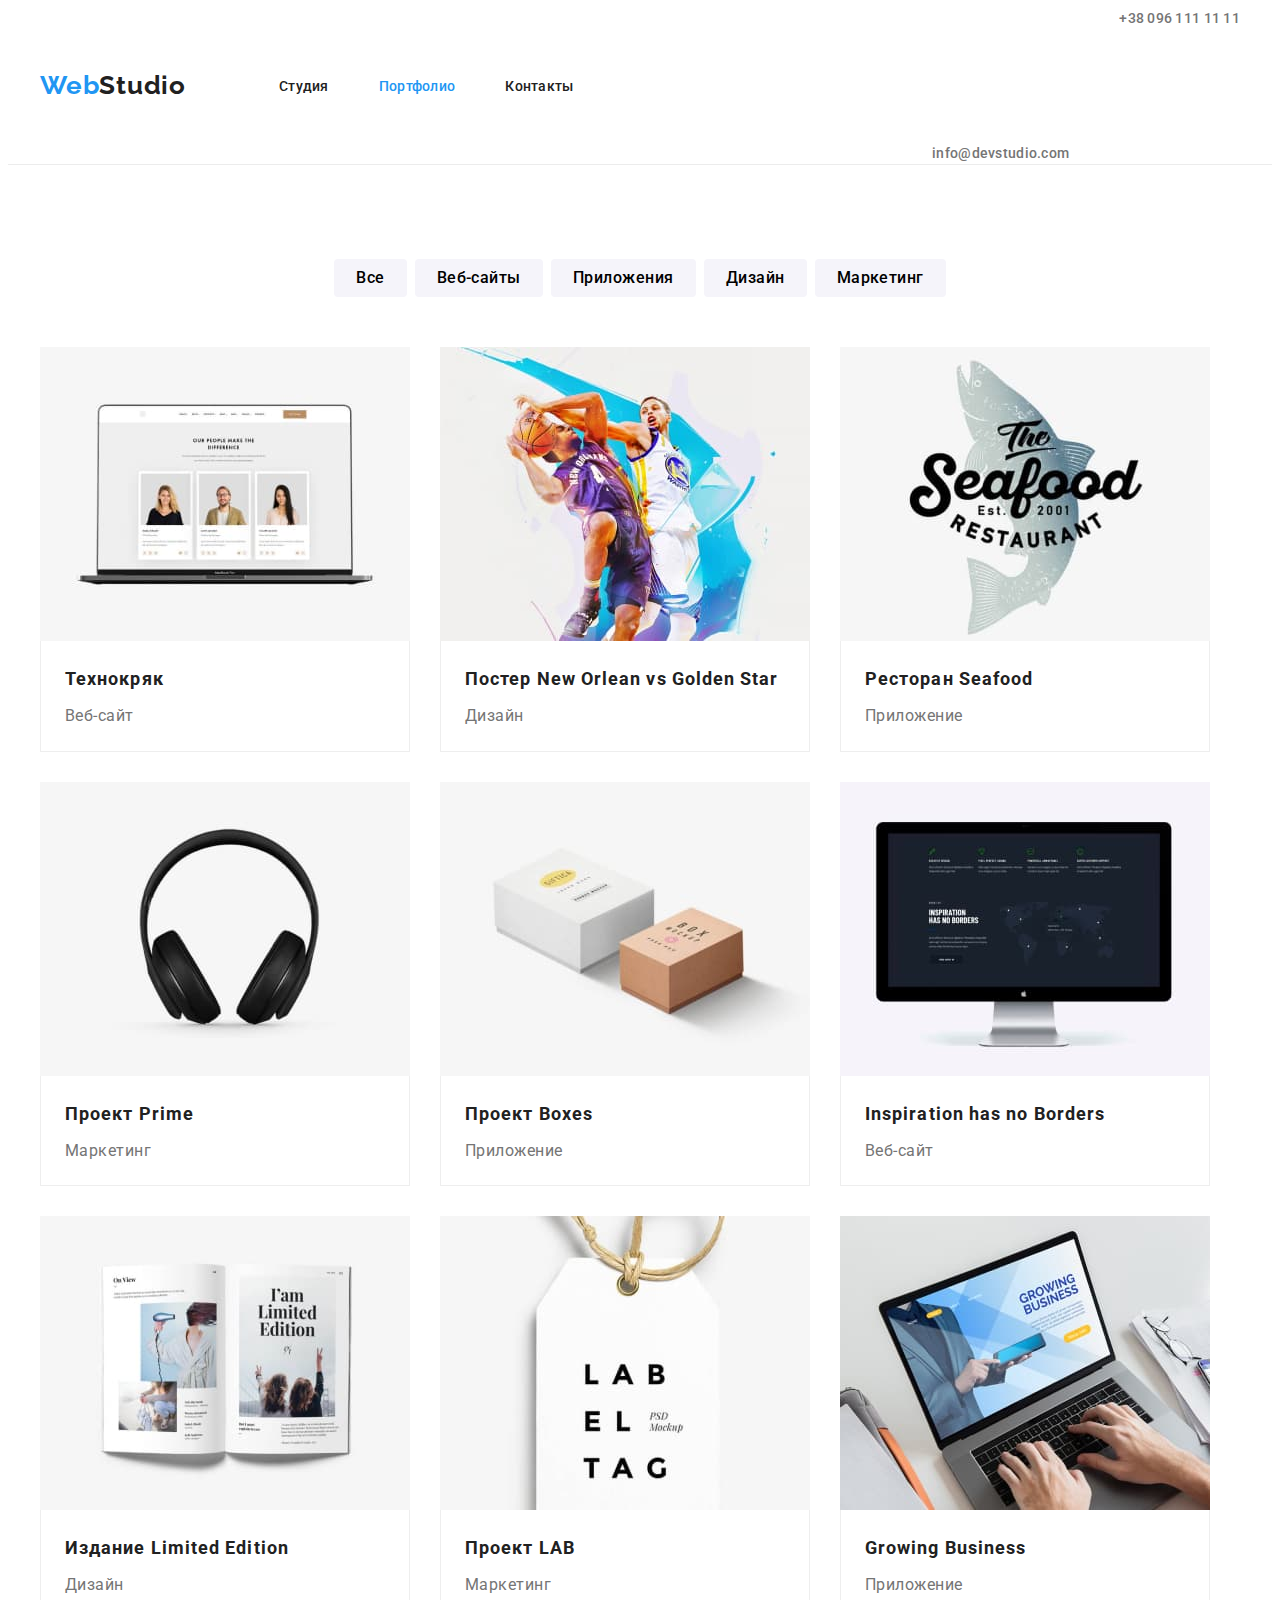
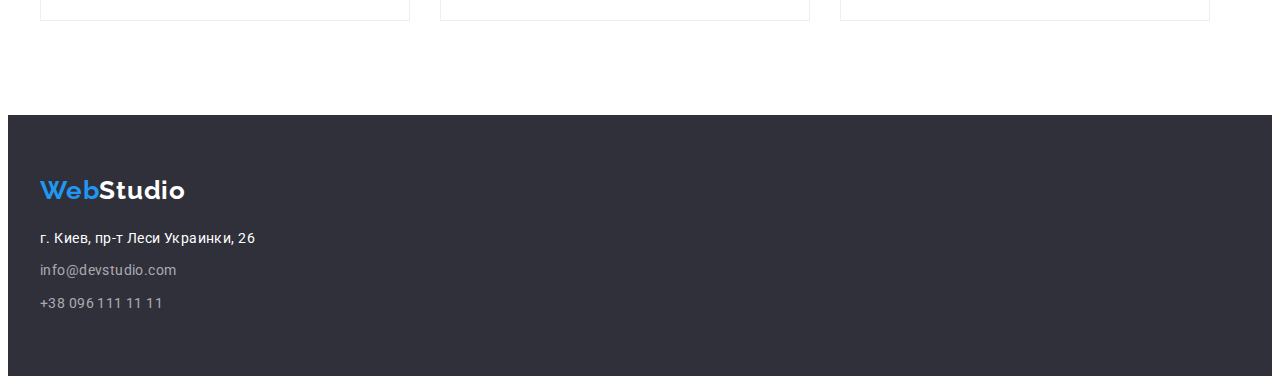
==== portfolio.html @ b3537480 "Домашка 4" ====
<!DOCTYPE html>
<html lang="ru">

<head>
  <meta charset="UTF-8" />
  <meta http-equiv="X-UA-Compatible" content="IE=edge" />
  <meta name="viewport" content="width=device-width, initial-scale=1.0" />
  <title>WebStudio</title>
  <link rel="preconnect" href="https://fonts.gstatic.com">
  <link href="https://fonts.googleapis.com/css2?family=Raleway:wght@700&family=Roboto:wght@400;500;700;900&display=swap"
    rel="stylesheet">
  <link rel="stylesheet" href="https://cdnjs.cloudflare.com/ajax/libs/modern-normalize/1.0.0/modern-normalize.min.css"
    integrity="sha512-ISS7cAi1PEhQ8jnbJpJZMd29NlhNj4AWYyLOSp2CE/CsHxTCu+r+t0D2yoJudVrd0/8fTVPUVDzY5Tvli75u/g=="
    crossorigin="anonymous" />
  <link rel="stylesheet" href="./css/main.css" />
</head>

<body>
  <!--Header содержит Логотип, навигацию по сайту, контакты.-->
  <header class="header">
    <div class="container header-box">
      <nav class="nav">
        <a class="logo" href="./index.html" title="На главную"><span class="web">Web</span>Studio</a>
        <ul class="list menu">
          <li class="item">
            <a class="nav-link" href="./index.html">Студия</a>
          </li>
          <li class="item">
            <a class="nav-link current" href="./portfolio.html">Портфолио</a>
          </li>
          <li class="item"><a class="nav-link" href="">Контакты</a></li>
        </ul>
      </nav>
      <ul class="list contacts">
        <li class="item">
          <a class="header-link" href="mailto:info@devstudio.com" title="Email">
            <svg>
              <use href="./img/icons/sprite.svg#"></use>
            </svg>
            info@devstudio.com</a>
        </li>
        <li class="item">
          <a class="header-link" href="tel:380961111111" title="Phone number">+38 096 111 11 11</a>
        </li>
      </ul>
    </div>
  </header>

  <!-- Main содержит основную контентную информацию=========== -->
  <main>
    <section class="portfolio-main">
      <div class="container">
        <h1 class="visually-hidden">Наши работы</h1>
        <!-- filters выбирает нужное окно из галереи ===========-->
        <ul class="list filter-container">
          <li class="filter-item">
            <button class="filter-btn" type="button">Все</button>
          </li>
          <li class="filter-item">
            <button class="filter-btn" type="button">Веб-сайты</button>
          </li>
          <li class="filter-item">
            <button class="filter-btn" type="button">Приложения</button>
          </li>
          <li class="filter-item">
            <button class="filter-btn" type="button">Дизайн</button>
          </li>
          <li class="filter-item">
            <button class="filter-btn" type="button">Маркетинг</button>
          </li>
        </ul>

        <!-- Галерея работ компании======== -->
        <ul class="list galeri-set">
          <li class="galeri-item">
            <a class="galeri-link" href="">
              <div class="galeri-thumb">
                <img src="./img/portfolio/portfolio-img.jpg" alt="Ноутбук с карточками людей" width="370"
                  height="294" />
              </div>
              <div class="galeri-content">
                <h2 class="portfolio-title">Технокряк</h2>
                <p class="portfolio-text">Веб-сайт</p>
              </div>
            </a>
          </li>
          <li class="galeri-item">
            <a class="galeri-link" href="">
              <div class="galeri-thumb">
                <img src="./img/portfolio/portfolio-img-1.jpg" alt="Два баскетбольмта играют в баскетбол" width="370"
                  height="294" />
              </div>
              <div class="galeri-content">
                <h2 class="portfolio-title">Постер New Orlean vs Golden Star</h2>
                <p class="portfolio-text">Дизайн</p>
              </div>
            </a>
          </li>
          <li class="galeri-item">
            <a class="galeri-link" href="">
              <div class="galeri-thumb">
                <img src="./img/portfolio/portfolio-img-2.jpg" alt="Логотип СиФуд" width="370" height="294" />
              </div>
              <div class="galeri-content">
                <h2 class="portfolio-title">Ресторан Seafood</h2>
                <p class="portfolio-text">Приложение</p>
              </div>
            </a>
          </li>
          <li class="galeri-item">
            <a class="galeri-link" href="">
              <div class="galeri-thumb">
                <img src="./img/portfolio/portfolio-img-3.jpg" alt="Чёрные наушники на белом фоне" width="370"
                  height="294" />
              </div>
              <div class="galeri-content">
                <h2 class="portfolio-title">Проект Prime</h2>
                <p class="portfolio-text">Маркетинг</p>
              </div>
            </a>
          </li>
          <li class="galeri-item">
            <a class="galeri-link" href="">
              <div class="galeri-thumb">
                <img src="./img/portfolio/portfolio-img-4.jpg" alt="Две фирменные картонные коробочки" width="370"
                  height="294" />
              </div>
              <div class="galeri-content">
                <h2 class="portfolio-title">Проект Boxes</h2>
                <p class="portfolio-text">Приложение</p>
              </div>
            </a>
          </li>
          <li class="galeri-item">
            <a class="galeri-link" href="">
              <div class="galeri-thumb">
                <img src="./img/portfolio/portfolio-img-5.jpg" alt="Монитор с изобрашением аналитического содержания"
                  width="370" height="294" />
              </div>
              <div class="galeri-content">
                <h2 class="portfolio-title">Inspiration has no Borders</h2>
                <p class="portfolio-text">Веб-сайт</p>
              </div>
            </a>
          </li>
          <li class="galeri-item">
            <a class="galeri-link" href="">
              <div class="galeri-thumb">
                <img src="./img/portfolio/portfolio-img-6.jpg" alt="Разкрытый глНцевый журнал" width="370"
                  height="294" />
              </div>
              <div class="galeri-content">
                <h2 class="portfolio-title">Издание Limited Edition</h2>
                <p class="portfolio-text">Дизайн</p>
              </div>
            </a>
          </li>
          <li class="galeri-item">
            <a class="galeri-link" href="">
              <div class="galeri-thumb">
                <img src="./img/portfolio/portfolio-img-7.jpg" alt="Фирменная бирка из магазина" width="370"
                  height="294" />
              </div>
              <div class="galeri-content">
                <h2 class="portfolio-title">Проект LAB</h2>
                <p class="portfolio-text">Маркетинг</p>
              </div>
            </a>
          </li>
          <li class="galeri-item">
            <a class="galeri-link" href="">
              <div class="galeri-thumb">
                <img src="./img/portfolio/portfolio-img-8.jpg" alt="Молодой человек работает на ноутбуке" width="370"
                  height="294" />
              </div>
              <div class="galeri-content">
                <h2 class="portfolio-title">Growing Business</h2>
                <p class="portfolio-text">Приложение</p>
              </div>
            </a>
          </li>
        </ul>
      </div>
    </section>



  </main>

  <!--Footer содержит логотип, физический адрес и контакты компаниию-->
  <footer class="footer">
    <div class="container footer-container">
      <div class="address">
        <a class="footer-logo" href="./index.html" title="На главную"><span class="web">Web</span>Studio</a>
        <address>
          <ul class="list">
            <li class="address-item">
              <p class="address-text">г. Киев, пр-т Леси Украинки, 26</p>
            </li>
            <li class="address-item">
              <a class="address-link" href="mailto:info@devstudio.com" title="Email">info@devstudio.com</a>
            </li>
            <li class="address-item">
              <a class="address-link" href="tel:380961111111" title="Phone number">+38 096 111 11 11</a>
            </li>
          </ul>
        </address>
      </div>
    </div>
  </footer>
</body>

</html>
---- css/main.css ----
:root {
	--primary-text-color: #212121;
	--secondary-text-color: #757575;
	--accent-color: #2196f3;
	--batton-hover: #188ce8;
	--section-bg-color: #f5f4fa;
	--primary-wight-color: #ffffff;
	--footer-color: #2f303a;
	--galeri-set-gap: 30px;
}

body {
	font-family: "Roboto", sans-serif;
	background-color: var(--primary-wight-color);
	color: var(--primary-text-color);
}

/* Селектор наследующий шрифт для кнопки */
button {
	font-family: inherit;
}

/* Селектор для устранения маркеров от списков ul*/
.list,
.galeri-link {
	padding: 0;
	margin: 0;
	list-style: none;
	text-decoration: none;
}

.container {
	margin: 0 auto;
	width: 1200px;
	padding: 0 15px;

	/*outline: 1px solid tomato;*/
}

.section,
.portfolio-main {
	padding: 94px 0;
}

h1,
h2,
h3,
h4,
h5,
h6,
p {
	margin: 0;
}

img {
	display: block;
	max-width: 100%;
}

/*Header*/
.header {
	border-bottom: 1px solid #ececec;
}

.web {
	color: var(--accent-color);
}

.logo,
.footer-logo {
	font-family: "Raleway", sans-serif;
	font-weight: 700;
	font-size: 26px;
	line-height: 1.2;
	letter-spacing: 0.03em;
	color: var(--primary-text-color);
	text-decoration: none;
}

.footer-logo {
	display: block;
	margin-bottom: 20px;
	color: var(--primary-wight-color);
}

/*================Nav====================== */
.nav,
.nav-link {
	font-weight: 500;
	font-size: 14px;
	line-height: 1.5;
	letter-spacing: 0.02em;
	color: var(--primary-text-color);
	text-decoration: none;
}

.container.header-box,
.nav,
.menu,
.contacts {
	display: flex;
}

.header-box,
.nav {
	align-items: center;
}

.logo {
	margin-right: 93px;
	padding: 24px 0 25px;
}

.menu .item + .item,
.contacts .item + .item {
	margin-left: 50px;
}

.menu .nav-link,
.contacts .header-link {
	padding: 32px 0;
}

.nav .nav-link:hover,
.nav .nav-link:focus {
	color: var(--accent-color);
}

/*Указывает пользователю текущюю страницу */
.nav .nav-link.current {
	color: var(--accent-color);
}

/*Contacts*/
.contacts {
	margin-left: auto;
}

.contacts-icon {
	margin-right: 10px;
	fill: currentColor;
}

.contacts-icon:focus,
.contacts-icon:hover {
	fill: var(--accent-color);
}
.header-link {
	font-weight: 500;
	font-size: 14px;
	line-height: 1.5;
	letter-spacing: 0.02em;
	color: var(--secondary-text-color);
	text-decoration: none;
}

.header-link:hover,
.header-link:focus {
	color: var(--accent-color);
}
/*Header ==============end================*/

/*Main начало оформления основного контента на странице*/
/* Hero */
.hero,
.footer {
	background-color: var(--footer-color);
}

.hero {
	text-align: center;
	padding: 200px 0px;
}

.hero-title {
	width: 696px;
	margin: 0 auto 30px;

	letter-spacing: 0.06em;
	text-transform: uppercase;
	font-weight: 900;
	font-size: 44px;
	line-height: 1.36;

	color: var(--primary-wight-color);
}
/* Button Оформление кнопки */

.btn {
	padding: 10px 34px;

	font-weight: 700;
	font-size: 16px;
	line-height: 1.87;
	letter-spacing: 0.06em;

	background-color: var(--accent-color);
	color: var(--primary-wight-color);
	box-shadow: 0px 4px 4px rgba(0, 0, 0, 0.15);
	border-radius: 4px;
	border: none;
	cursor: pointer;
}

.btn:hover,
.btn:focus {
	background-color: var(--batton-hover);
}
/*Hero ==============end================*/

/*Sectin оформление заголовков и текста*/
/* Особенности*/
.visually-hidden {
	position: absolute;
	width: 1px;
	height: 1px;
	margin: -1px;
	border: 0;
	padding: 0;

	white-space: nowrap;
	clip-path: inset(100%);
	clip: rect(0 0 0 0);
	overflow: hidden;
}

.description,
.galeri-container,
.team-container {
	display: flex;
	flex-wrap: wrap;
	margin-left: calc(-1 * var(--galeri-set-gap));
}

.description .description-item {
	margin-left: var(--galeri-set-gap);
	flex-basis: calc(100% / 4 - var(--galeri-set-gap));
	height: 101px;
}

/* Особенности========and========== */

/* Чем мы занимаемся */
.section.galeri {
	padding-top: 0;
}

.galeri-container .galeri-item {
	margin-left: var(--galeri-set-gap);
	flex-basis: calc((100% * 90px) / 3 - var(--galeri-set-gap));
}
/* Чем мы занимаемся=========and========== */

.section.team {
	background-color: var(--section-bg-color);
	color: var(--primary-text-color);
}

.section-title {
	margin-bottom: 50px;

	font-size: 36px;
	line-height: 1.17;
	text-align: center;
	letter-spacing: 0.03em;
}

.title {
	margin-bottom: 10px;

	font-size: 14px;
	line-height: 1.4;
	letter-spacing: 0.03em;
	text-transform: uppercase;
}

.text {
	font-size: 14px;
	line-height: 1.71;
	letter-spacing: 0.03em;
	color: var(--secondary-text-color);
}

/* Оформление карточек команды */
.team-item {
	margin-left: var(--galeri-set-gap);
	flex-basis: calc((100% * 120px) / 4 - var(--galeri-set-gap));

	background-color: var(--primary-wight-color);
	box-shadow: 0px 1px 3px rgba(0, 0, 0, 0.12), 0px 1px 1px rgba(0, 0, 0, 0.14),
		0px 2px 1px rgba(0, 0, 0, 0.2);
	border-radius: 0px 0px 4px 4px;
}

.team-content {
	padding: 30px;
}

.cards-title {
	margin-bottom: 10px;

	font-weight: 500;
	font-size: 16px;
	line-height: 1.19;
	text-align: center;
	letter-spacing: 0.03em;
}

.cards-text {
	font-size: 16px;
	line-height: 1.2;
	text-align: center;
	letter-spacing: 0.03em;
	color: var(--secondary-text-color);
}
/*Section ==============end================*/
/*Main ==============end================*/

/*============ Footer============*/
.footer {
	background-color: var(--footer-color);
	padding: 60px 0;
}

.footer-container {
	display: flex;
	flex-direction: column;
}

/* Address*/
.address-text {
	font-style: normal;
	font-size: 14px;
	line-height: 1.7;
	letter-spacing: 0.03em;
	color: var(--primary-wight-color);
}
/*Оформление meil & tel =========*/

.address-item:not(:last-child) {
	margin: 0 0 9px;
}

.address-link {
	font-style: normal;
	font-size: 14px;
	line-height: 1.7;
	letter-spacing: 0.03em;

	text-decoration: none;
	color: rgba(255, 255, 255, 0.6);
}
.address-link:hover,
.address-link:focus {
	color: var(--accent-color);
}
/*Footer ==============end================*/
/*=================================================Оформление страницы портфолио =========================================================*/
/* Оформление кнопок фильтра */
.filter-container {
	display: flex;
	margin: 0 0 50px;
	justify-content: center;
}

.filter-item:not(:first-child) {
	margin-left: 8px;
}

.filter-btn {
	padding: 6px 22px;
	font-weight: 500;
	font-size: 16px;
	line-height: 1.6;
	letter-spacing: 0.03em;
	border: none;
	border-radius: 4px;
	background: var(--section-bg-color);
	cursor: pointer;
}

.filter-btn:hover,
.filter-btn:focus {
	background-color: var(--accent-color);
	color: var(--primary-wight-color);
	box-shadow: 0px 3px 1px rgba(0, 0, 0, 0.1), 0px 1px 2px rgba(0, 0, 0, 0.08),
		0px 2px 2px rgba(0, 0, 0, 0.12);
}

/* Оформление карточек галереи */
.galeri-set {
	display: flex;
	flex-wrap: wrap;
	margin-top: calc(-1 * var(--galeri-set-gap));
	margin-left: calc(-1 * var(--galeri-set-gap));
}

.galeri-set .galeri-item {
	margin-top: var(--galeri-set-gap);
	margin-left: var(--galeri-set-gap);
	flex-basis: calc((100% * 90px) / 3 - var(--galeri-set-gap));
}

.galeri-content {
	padding: 20px 24px;
	border: 1px solid #eeeeee;
	border-top: none;
}

.portfolio-title {
	margin-bottom: 4px;

	font-size: 18px;
	line-height: 2;
	letter-spacing: 0.06em;
	color: var(--primary-text-color);
}

.portfolio-text {
	font-size: 16px;
	line-height: 1.87;
	letter-spacing: 0.03em;
	color: var(--secondary-text-color);
}
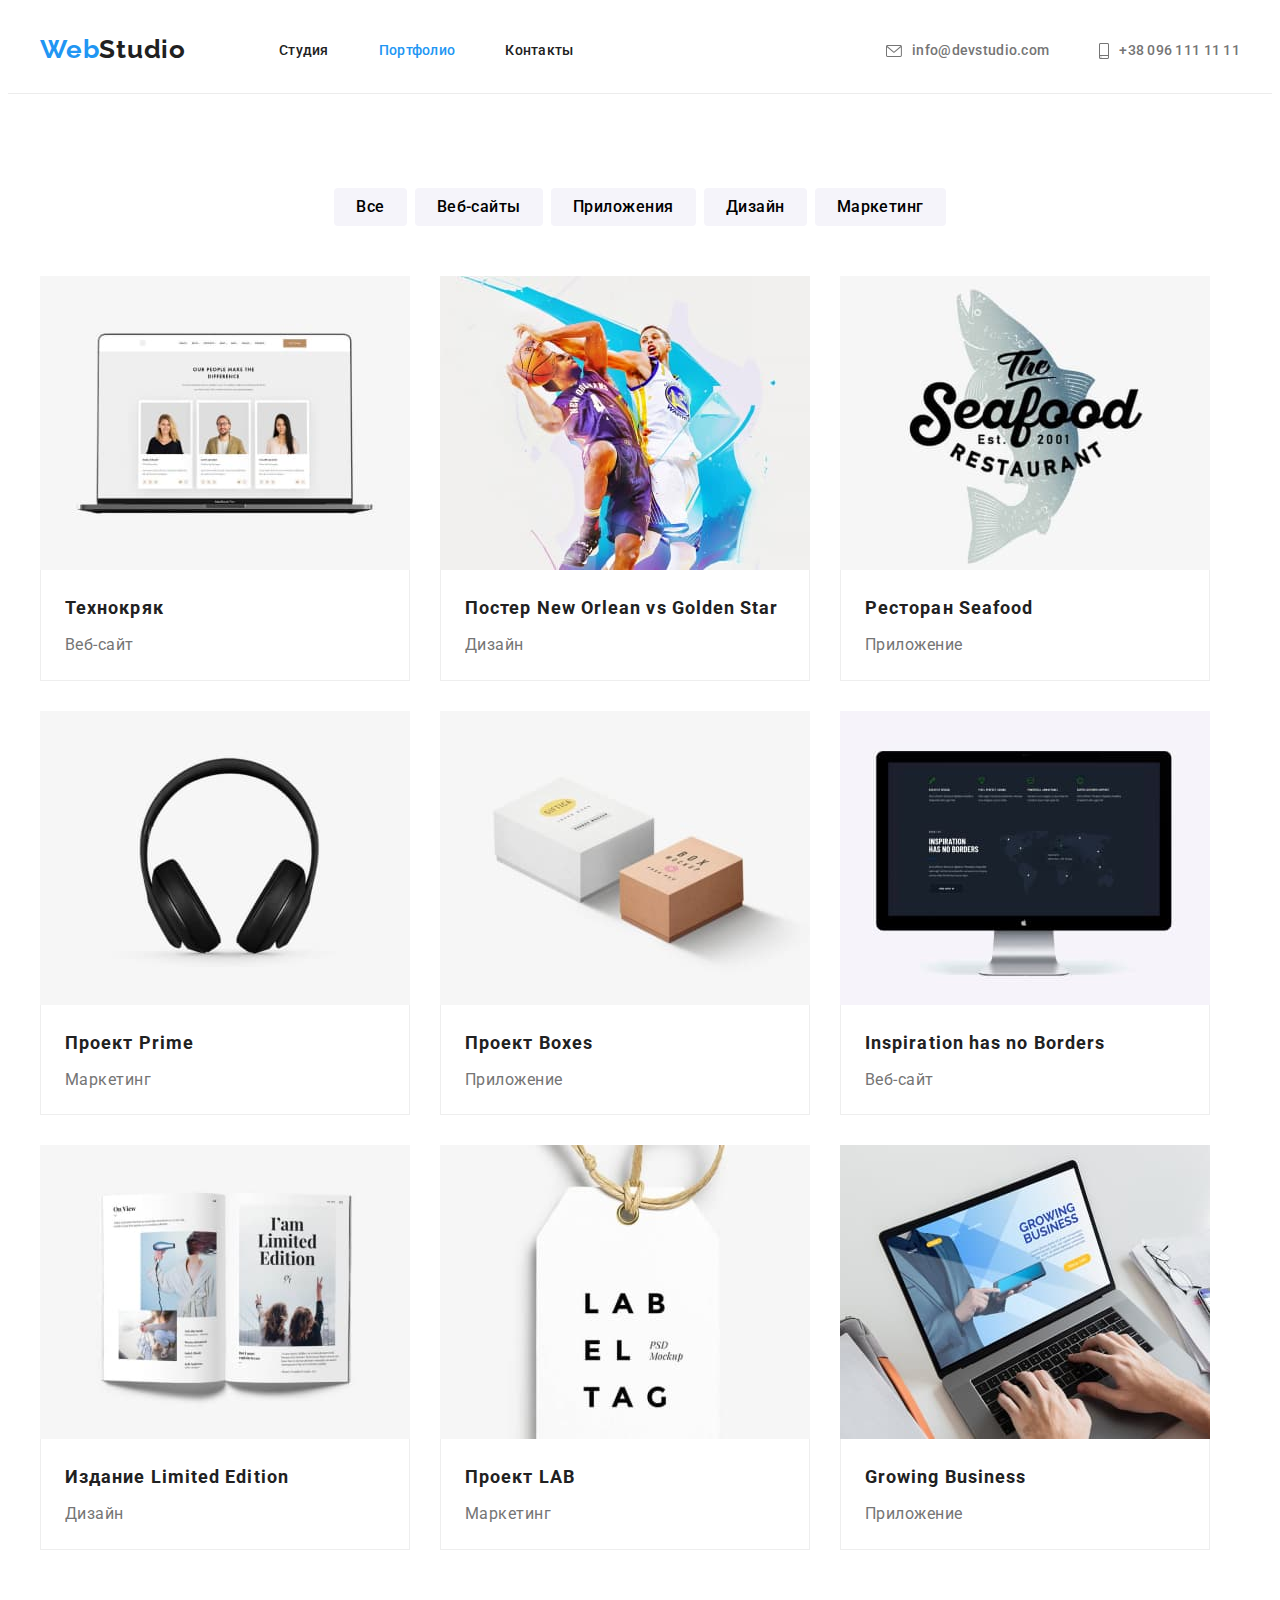
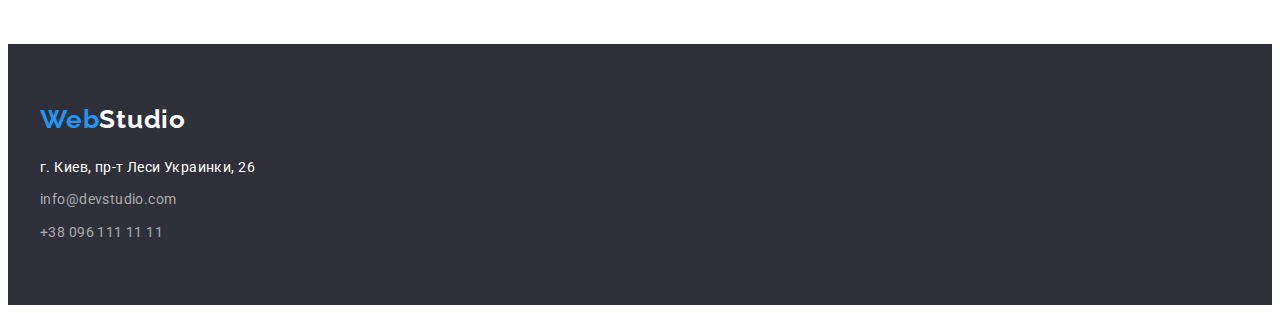
==== commit 48887a0b: "домашка 4" ====
--- a/portfolio.html
+++ b/portfolio.html
@@ -34,13 +34,15 @@
       <ul class="list contacts">
         <li class="item">
           <a class="header-link" href="mailto:info@devstudio.com" title="Email">
-            <svg>
-              <use href="./img/icons/sprite.svg#"></use>
-            </svg>
-            info@devstudio.com</a>
+            <svg class="contacts-icon" width="16" height="12">
+              <use href="./img/icons/sprite.svg#envelope"></use>
+            </svg> info@devstudio.com</a>
         </li>
         <li class="item">
-          <a class="header-link" href="tel:380961111111" title="Phone number">+38 096 111 11 11</a>
+          <a class="header-link" href="tel:380961111111" title="Phone number">
+            <svg class="contacts-icon" width="10" height="16">
+              <use href="./img/icons/sprite.svg#smartphone"></use>
+            </svg>+38 096 111 11 11</a>
         </li>
       </ul>
     </div>
--- a/css/main.css
+++ b/css/main.css
@@ -146,6 +146,9 @@
 	fill: var(--accent-color);
 }
 .header-link {
+	display: flex;
+	align-items: center;
+
 	font-weight: 500;
 	font-size: 14px;
 	line-height: 1.5;
@@ -162,14 +165,25 @@
 
 /*Main начало оформления основного контента на странице*/
 /* Hero */
-.hero,
-.footer {
-	background-color: var(--footer-color);
-}
 
 .hero {
+	max-width: 1600px;
+	min-height: 600px;
+	margin: 0 auto;
 	text-align: center;
 	padding: 200px 0px;
+
+	background-color: #c4c4c4;
+	background-image: linear-gradient(
+			to right,
+			rgba(47, 48, 58, 0.4),
+			rgba(47, 48, 58, 0.4)
+		),
+		url(../img/bg-Img-1600x600.jpg);
+
+	background-repeat: no-repeat;
+	background-position: center;
+	background-size: cover;
 }
 
 .hero-title {
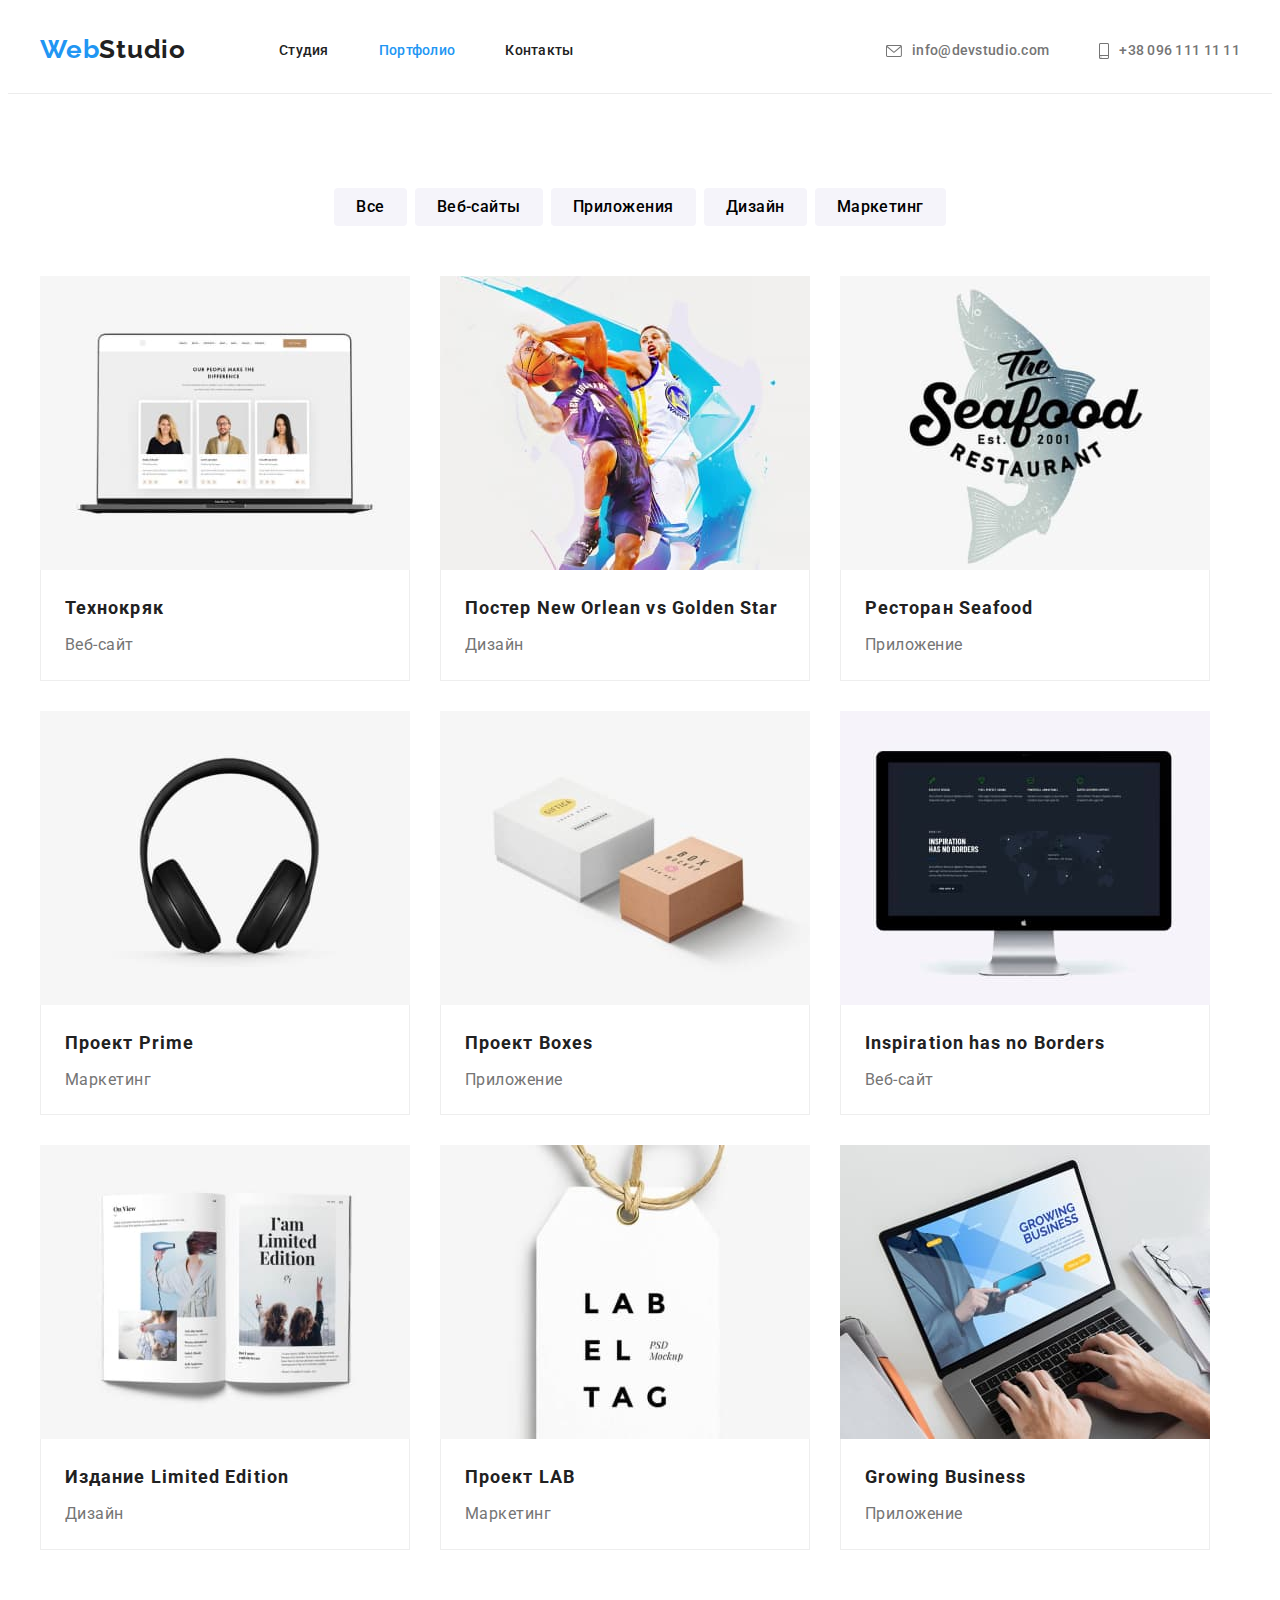
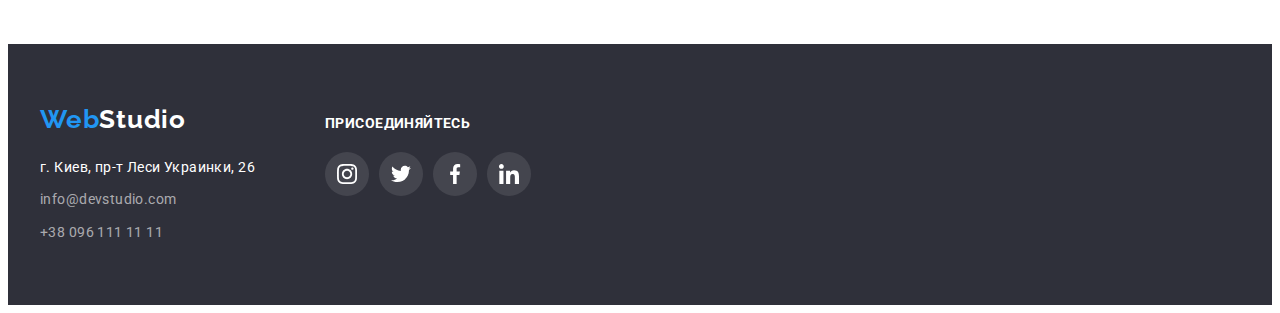
==== commit b2e30f72: "домашка  4" ====
--- a/portfolio.html
+++ b/portfolio.html
@@ -184,9 +184,6 @@
         </ul>
       </div>
     </section>
-
-
-
   </main>
 
   <!--Footer содержит логотип, физический адрес и контакты компаниию-->
@@ -199,15 +196,47 @@
             <li class="address-item">
               <p class="address-text">г. Киев, пр-т Леси Украинки, 26</p>
             </li>
+
             <li class="address-item">
               <a class="address-link" href="mailto:info@devstudio.com" title="Email">info@devstudio.com</a>
             </li>
+
             <li class="address-item">
               <a class="address-link" href="tel:380961111111" title="Phone number">+38 096 111 11 11</a>
             </li>
           </ul>
         </address>
       </div>
+      <div class="footer-social-box">
+        <p class="footer-text">присоединяйтесь</p>
+        <ul class="list footer-icon">
+          <li>
+            <a class="link-icon" href="">
+              <svg class="social-icon" width="44" height="44">
+                <use href="./img/icons/sprite.svg#instagram"></use>
+              </svg>
+            </a>
+          </li>
+          <li><a class="link-icon" href="">
+              <svg class="social-icon" width="44" height="44">
+                <use href="./img/icons/sprite.svg#twitter"></use>
+              </svg>
+            </a>
+          </li>
+          <li><a class="link-icon" href="">
+              <svg class="social-icon" width="44" height="44">
+                <use href="./img/icons/sprite.svg#facebook"></use>
+              </svg>
+            </a>
+          </li>
+          <li><a class="link-icon" href="">
+              <svg class="social-icon" width="44" height="44">
+                <use href="./img/icons/sprite.svg#linkedin"></use>
+              </svg>
+            </a>
+          </li>
+        </ul>
+      </div>
     </div>
   </footer>
 </body>
--- a/css/main.css
+++ b/css/main.css
@@ -52,7 +52,8 @@
 	margin: 0;
 }
 
-img {
+img,
+svg {
 	display: block;
 	max-width: 100%;
 }
@@ -75,12 +76,6 @@
 	letter-spacing: 0.03em;
 	color: var(--primary-text-color);
 	text-decoration: none;
-}
-
-.footer-logo {
-	display: block;
-	margin-bottom: 20px;
-	color: var(--primary-wight-color);
 }
 
 /*================Nav====================== */
@@ -180,7 +175,6 @@
 			rgba(47, 48, 58, 0.4)
 		),
 		url(../img/bg-Img-1600x600.jpg);
-
 	background-repeat: no-repeat;
 	background-position: center;
 	background-size: cover;
@@ -237,6 +231,14 @@
 	clip: rect(0 0 0 0);
 	overflow: hidden;
 }
+.features-icon {
+	width: 270px;
+	height: 120px;
+	margin-bottom: 30px;
+	padding: 25px 100px;
+	background-color: #f5f4fa;
+	border-radius: 4px;
+}
 
 .description,
 .galeri-container,
@@ -249,7 +251,6 @@
 .description .description-item {
 	margin-left: var(--galeri-set-gap);
 	flex-basis: calc(100% / 4 - var(--galeri-set-gap));
-	height: 101px;
 }
 
 /* Особенности========and========== */
@@ -321,11 +322,34 @@
 }
 
 .cards-text {
+	margin-bottom: 16px;
+
 	font-size: 16px;
 	line-height: 1.2;
 	text-align: center;
 	letter-spacing: 0.03em;
 	color: var(--secondary-text-color);
+}
+
+.list .social {
+	display: flex;
+	justify-content: center;
+}
+.social li:not(:last-child) {
+	margin-right: 10px;
+}
+.social-icon {
+	border-radius: 50%;
+}
+
+.link-icon {
+	fill: #afb1b8;
+}
+
+.social .social-icon:hover,
+.social .social-icon:focus {
+	fill: var(--primary-wight-color);
+	background-color: var(--accent-color);
 }
 /*Section ==============end================*/
 /*Main ==============end================*/
@@ -336,12 +360,21 @@
 	padding: 60px 0;
 }
 
+.footer-logo {
+	display: block;
+	margin-bottom: 20px;
+	color: var(--primary-wight-color);
+}
+
 .footer-container {
 	display: flex;
-	flex-direction: column;
 }
 
 /* Address*/
+.address {
+	margin-right: 70px;
+}
+
 .address-text {
 	font-style: normal;
 	font-size: 14px;
@@ -367,6 +400,46 @@
 .address-link:hover,
 .address-link:focus {
 	color: var(--accent-color);
+}
+
+.footer-social-box {
+	display: block;
+	margin-top: 12px;
+}
+
+.footer-text {
+	margin-bottom: 20px;
+
+	font-weight: 700;
+	font-size: 14px;
+	line-height: 1.14;
+	letter-spacing: 0.03em;
+
+	text-transform: uppercase;
+	color: var(--primary-wight-color);
+}
+
+.footer-icon {
+	display: flex;
+	justify-content: center;
+}
+
+.footer-icon li:not(:last-child) {
+	margin-right: 10px;
+}
+
+.footer-icon li {
+	border-radius: 50%;
+	background-color: rgba(255, 255, 255, 0.1);
+}
+
+.link-icon {
+	fill: var(--primary-wight-color);
+}
+
+.footer-icon .social-icon:hover,
+.footer-icon .social-icon:focus {
+	background-color: var(--accent-color);
 }
 /*Footer ==============end================*/
 /*=================================================Оформление страницы портфолио =========================================================*/
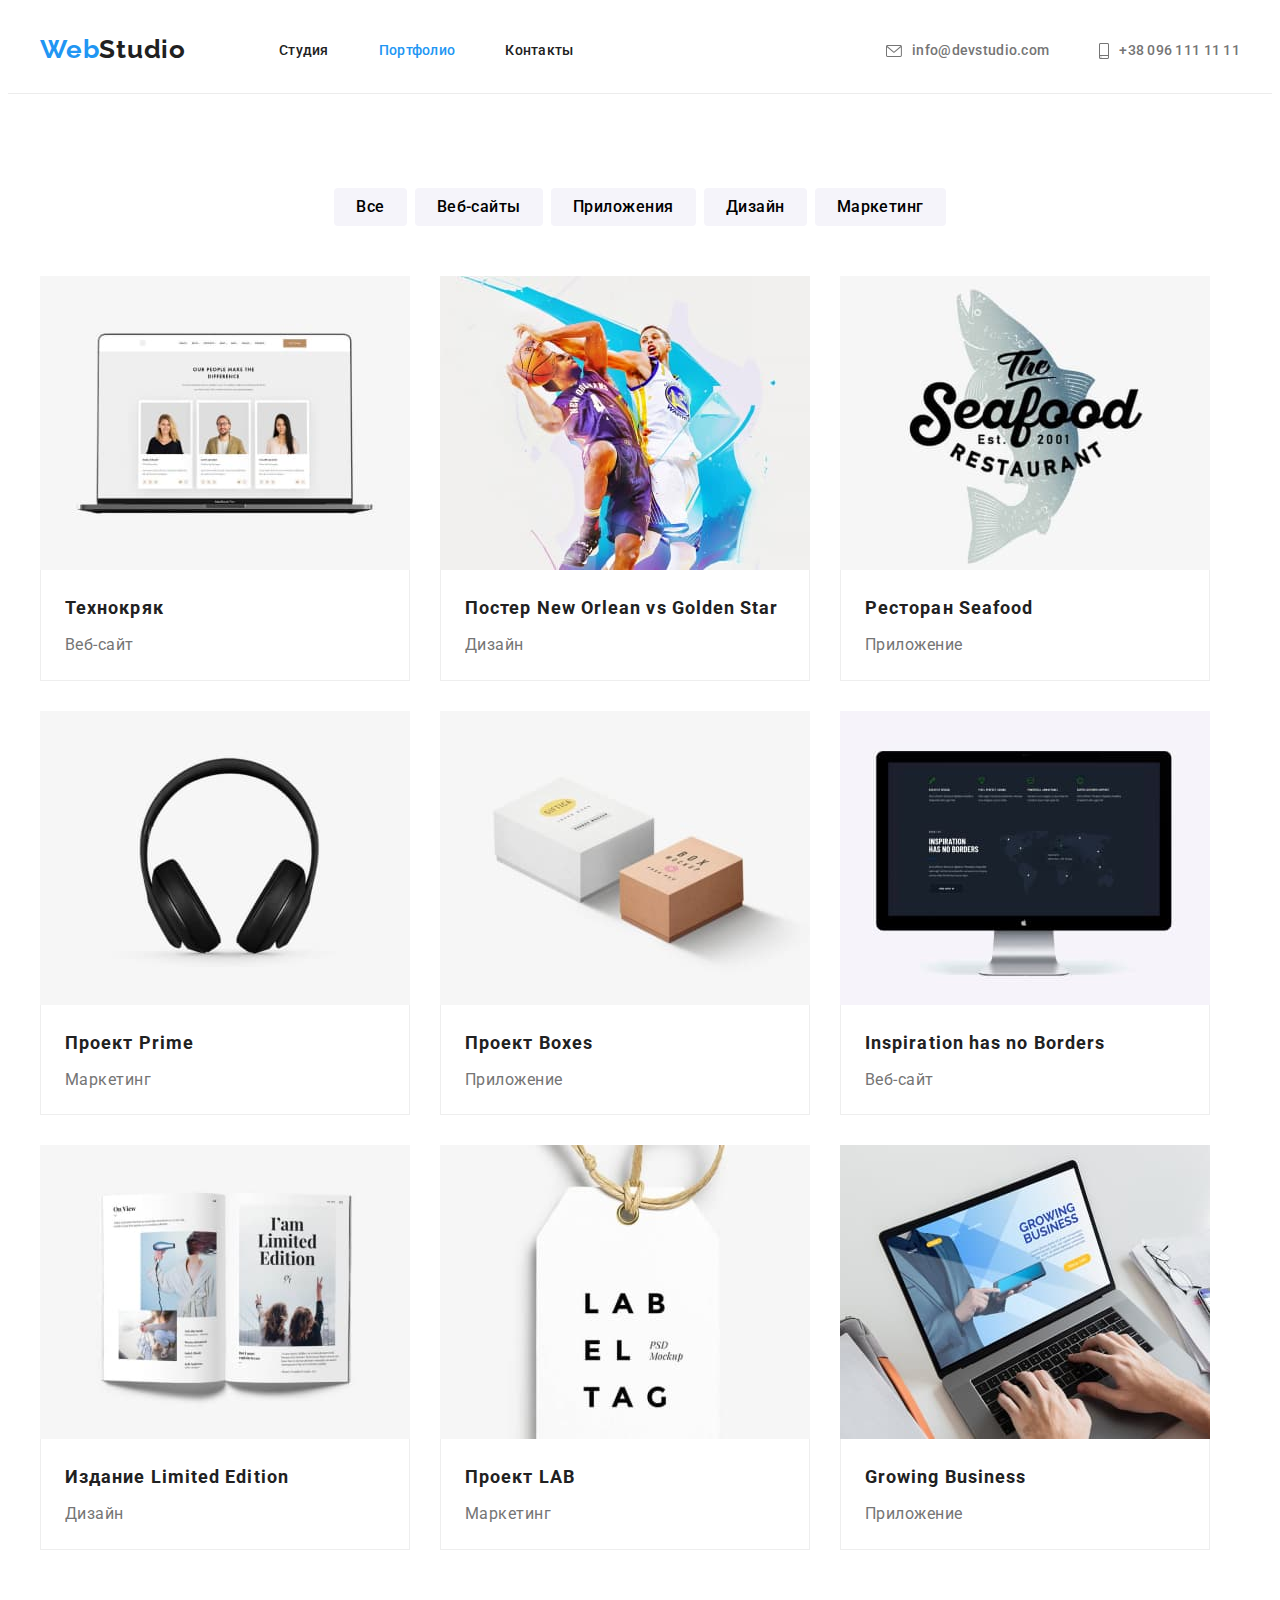
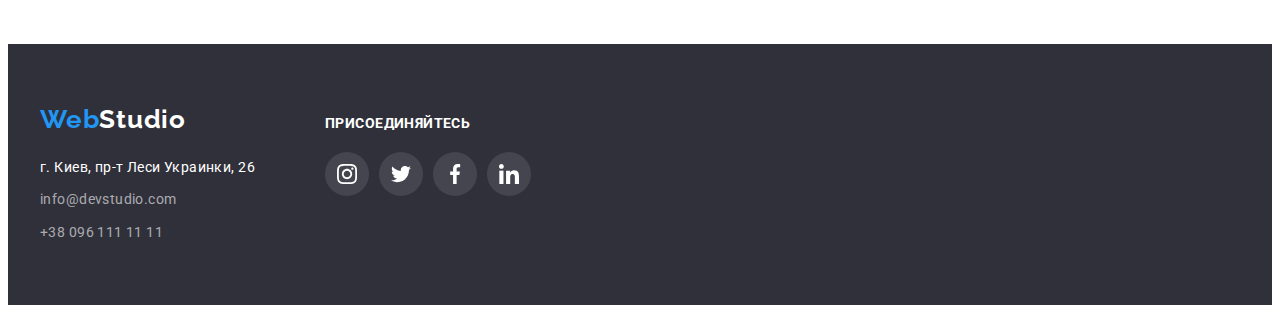
==== commit ffadea8f: "домашка 4" ====
--- a/portfolio.html
+++ b/portfolio.html
@@ -6,9 +6,9 @@
   <meta http-equiv="X-UA-Compatible" content="IE=edge" />
   <meta name="viewport" content="width=device-width, initial-scale=1.0" />
   <title>WebStudio</title>
-  <link rel="preconnect" href="https://fonts.gstatic.com">
+  <link rel="preconnect" href="https://fonts.gstatic.com" />
   <link href="https://fonts.googleapis.com/css2?family=Raleway:wght@700&family=Roboto:wght@400;500;700;900&display=swap"
-    rel="stylesheet">
+    rel="stylesheet" />
   <link rel="stylesheet" href="https://cdnjs.cloudflare.com/ajax/libs/modern-normalize/1.0.0/modern-normalize.min.css"
     integrity="sha512-ISS7cAi1PEhQ8jnbJpJZMd29NlhNj4AWYyLOSp2CE/CsHxTCu+r+t0D2yoJudVrd0/8fTVPUVDzY5Tvli75u/g=="
     crossorigin="anonymous" />
@@ -28,7 +28,9 @@
           <li class="item">
             <a class="nav-link current" href="./portfolio.html">Портфолио</a>
           </li>
-          <li class="item"><a class="nav-link" href="">Контакты</a></li>
+          <li class="item">
+            <a class="nav-link" href="">Контакты</a>
+          </li>
         </ul>
       </nav>
       <ul class="list contacts">
@@ -36,7 +38,8 @@
           <a class="header-link" href="mailto:info@devstudio.com" title="Email">
             <svg class="contacts-icon" width="16" height="12">
               <use href="./img/icons/sprite.svg#envelope"></use>
-            </svg> info@devstudio.com</a>
+            </svg>
+            info@devstudio.com</a>
         </li>
         <li class="item">
           <a class="header-link" href="tel:380961111111" title="Phone number">
@@ -56,19 +59,29 @@
         <!-- filters выбирает нужное окно из галереи ===========-->
         <ul class="list filter-container">
           <li class="filter-item">
-            <button class="filter-btn" type="button">Все</button>
-          </li>
-          <li class="filter-item">
-            <button class="filter-btn" type="button">Веб-сайты</button>
-          </li>
-          <li class="filter-item">
-            <button class="filter-btn" type="button">Приложения</button>
-          </li>
-          <li class="filter-item">
-            <button class="filter-btn" type="button">Дизайн</button>
-          </li>
-          <li class="filter-item">
-            <button class="filter-btn" type="button">Маркетинг</button>
+            <button class="filter-btn" type="button">
+              Все
+            </button>
+          </li>
+          <li class="filter-item">
+            <button class="filter-btn" type="button">
+              Веб-сайты
+            </button>
+          </li>
+          <li class="filter-item">
+            <button class="filter-btn" type="button">
+              Приложения
+            </button>
+          </li>
+          <li class="filter-item">
+            <button class="filter-btn" type="button">
+              Дизайн
+            </button>
+          </li>
+          <li class="filter-item">
+            <button class="filter-btn" type="button">
+              Маркетинг
+            </button>
           </li>
         </ul>
 
@@ -93,7 +106,9 @@
                   height="294" />
               </div>
               <div class="galeri-content">
-                <h2 class="portfolio-title">Постер New Orlean vs Golden Star</h2>
+                <h2 class="portfolio-title">
+                  Постер New Orlean vs Golden Star
+                </h2>
                 <p class="portfolio-text">Дизайн</p>
               </div>
             </a>
@@ -104,7 +119,9 @@
                 <img src="./img/portfolio/portfolio-img-2.jpg" alt="Логотип СиФуд" width="370" height="294" />
               </div>
               <div class="galeri-content">
-                <h2 class="portfolio-title">Ресторан Seafood</h2>
+                <h2 class="portfolio-title">
+                  Ресторан Seafood
+                </h2>
                 <p class="portfolio-text">Приложение</p>
               </div>
             </a>
@@ -116,7 +133,9 @@
                   height="294" />
               </div>
               <div class="galeri-content">
-                <h2 class="portfolio-title">Проект Prime</h2>
+                <h2 class="portfolio-title">
+                  Проект Prime
+                </h2>
                 <p class="portfolio-text">Маркетинг</p>
               </div>
             </a>
@@ -128,7 +147,9 @@
                   height="294" />
               </div>
               <div class="galeri-content">
-                <h2 class="portfolio-title">Проект Boxes</h2>
+                <h2 class="portfolio-title">
+                  Проект Boxes
+                </h2>
                 <p class="portfolio-text">Приложение</p>
               </div>
             </a>
@@ -140,7 +161,9 @@
                   width="370" height="294" />
               </div>
               <div class="galeri-content">
-                <h2 class="portfolio-title">Inspiration has no Borders</h2>
+                <h2 class="portfolio-title">
+                  Inspiration has no Borders
+                </h2>
                 <p class="portfolio-text">Веб-сайт</p>
               </div>
             </a>
@@ -152,7 +175,9 @@
                   height="294" />
               </div>
               <div class="galeri-content">
-                <h2 class="portfolio-title">Издание Limited Edition</h2>
+                <h2 class="portfolio-title">
+                  Издание Limited Edition
+                </h2>
                 <p class="portfolio-text">Дизайн</p>
               </div>
             </a>
@@ -176,7 +201,9 @@
                   height="294" />
               </div>
               <div class="galeri-content">
-                <h2 class="portfolio-title">Growing Business</h2>
+                <h2 class="portfolio-title">
+                  Growing Business
+                </h2>
                 <p class="portfolio-text">Приложение</p>
               </div>
             </a>
@@ -194,7 +221,9 @@
         <address>
           <ul class="list">
             <li class="address-item">
-              <p class="address-text">г. Киев, пр-т Леси Украинки, 26</p>
+              <p class="address-text">
+                г. Киев, пр-т Леси Украинки, 26
+              </p>
             </li>
 
             <li class="address-item">
@@ -212,25 +241,28 @@
         <ul class="list footer-icon">
           <li>
             <a class="link-icon" href="">
-              <svg class="social-icon" width="44" height="44">
+              <svg class="footer-social-icon" width="20" height="20">
                 <use href="./img/icons/sprite.svg#instagram"></use>
               </svg>
             </a>
           </li>
-          <li><a class="link-icon" href="">
-              <svg class="social-icon" width="44" height="44">
+          <li>
+            <a class="link-icon" href="">
+              <svg class="footer-social-icon" width="20" height="20">
                 <use href="./img/icons/sprite.svg#twitter"></use>
               </svg>
             </a>
           </li>
-          <li><a class="link-icon" href="">
-              <svg class="social-icon" width="44" height="44">
+          <li>
+            <a class="link-icon" href="">
+              <svg class="footer-social-icon" width="20" height="20">
                 <use href="./img/icons/sprite.svg#facebook"></use>
               </svg>
             </a>
           </li>
-          <li><a class="link-icon" href="">
-              <svg class="social-icon" width="44" height="44">
+          <li>
+            <a class="link-icon" href="">
+              <svg class="footer-social-icon" width="20" height="20">
                 <use href="./img/icons/sprite.svg#linkedin"></use>
               </svg>
             </a>
--- a/css/main.css
+++ b/css/main.css
@@ -52,8 +52,7 @@
 	margin: 0;
 }
 
-img,
-svg {
+img {
 	display: block;
 	max-width: 100%;
 }
@@ -232,10 +231,13 @@
 	overflow: hidden;
 }
 .features-icon {
-	width: 270px;
+	margin-bottom: 30px;
+
+	display: flex;
+	align-items: center;
+	justify-content: center;
 	height: 120px;
-	margin-bottom: 30px;
-	padding: 25px 100px;
+
 	background-color: #f5f4fa;
 	border-radius: 4px;
 }
@@ -331,26 +333,66 @@
 	color: var(--secondary-text-color);
 }
 
-.list .social {
-	display: flex;
-	justify-content: center;
-}
+.social {
+	display: flex;
+	justify-content: center;
+}
+
 .social li:not(:last-child) {
 	margin-right: 10px;
 }
+
+.link-icon {
+	display: flex;
+	justify-content: center;
+	align-items: center;
+	width: 44px;
+	height: 44px;
+	border-radius: 50%;
+	background-color: var(--primary-wight-color);
+}
+
+.link-icon:hover,
+.link-icon:focus {
+	background-color: var(--accent-color);
+}
+
 .social-icon {
-	border-radius: 50%;
-}
-
-.link-icon {
 	fill: #afb1b8;
 }
 
-.social .social-icon:hover,
-.social .social-icon:focus {
+.link-icon:hover .social-icon,
+.link-icon:focus .social-icon {
 	fill: var(--primary-wight-color);
-	background-color: var(--accent-color);
-}
+}
+
+/*==================Партнёры================== */
+.partners {
+	display: flex;
+	justify-content: center;
+}
+
+.partners li:not(:last-child) {
+	margin-right: 30px;
+}
+
+.partners-link {
+	display: flex;
+	justify-content: center;
+	align-items: center;
+	width: 170px;
+	height: 92px;
+
+	border: 1px solid #afb1b8;
+	border-radius: 4px;
+	fill: #afb1b8;
+}
+.partners-link:hover,
+.partners-link:focus {
+	fill: var(--accent-color);
+	border-color: var(--accent-color);
+}
+
 /*Section ==============end================*/
 /*Main ==============end================*/
 
@@ -368,6 +410,7 @@
 
 .footer-container {
 	display: flex;
+	align-items: baseline;
 }
 
 /* Address*/
@@ -382,8 +425,8 @@
 	letter-spacing: 0.03em;
 	color: var(--primary-wight-color);
 }
+
 /*Оформление meil & tel =========*/
-
 .address-item:not(:last-child) {
 	margin: 0 0 9px;
 }
@@ -397,16 +440,12 @@
 	text-decoration: none;
 	color: rgba(255, 255, 255, 0.6);
 }
+
 .address-link:hover,
 .address-link:focus {
 	color: var(--accent-color);
 }
 
-.footer-social-box {
-	display: block;
-	margin-top: 12px;
-}
-
 .footer-text {
 	margin-bottom: 20px;
 
@@ -428,20 +467,21 @@
 	margin-right: 10px;
 }
 
-.footer-icon li {
+.link-icon {
 	border-radius: 50%;
 	background-color: rgba(255, 255, 255, 0.1);
 }
 
-.link-icon {
+.footer-social-icon {
 	fill: var(--primary-wight-color);
 }
 
-.footer-icon .social-icon:hover,
-.footer-icon .social-icon:focus {
+.link-icon :hover,
+.link-icon :focus {
 	background-color: var(--accent-color);
 }
 /*Footer ==============end================*/
+
 /*=================================================Оформление страницы портфолио =========================================================*/
 /* Оформление кнопок фильтра */
 .filter-container {
@@ -460,6 +500,7 @@
 	font-size: 16px;
 	line-height: 1.6;
 	letter-spacing: 0.03em;
+
 	border: none;
 	border-radius: 4px;
 	background: var(--section-bg-color);
@@ -494,6 +535,12 @@
 	border-top: none;
 }
 
+.galeri-item:hover,
+.galeri-item:focus {
+	box-shadow: 0px 1px 1px rgba(0, 0, 0, 0.12), 0px 4px 4px rgba(0, 0, 0, 0.06),
+		1px 4px 6px rgba(0, 0, 0, 0.16);
+}
+
 .portfolio-title {
 	margin-bottom: 4px;
 
